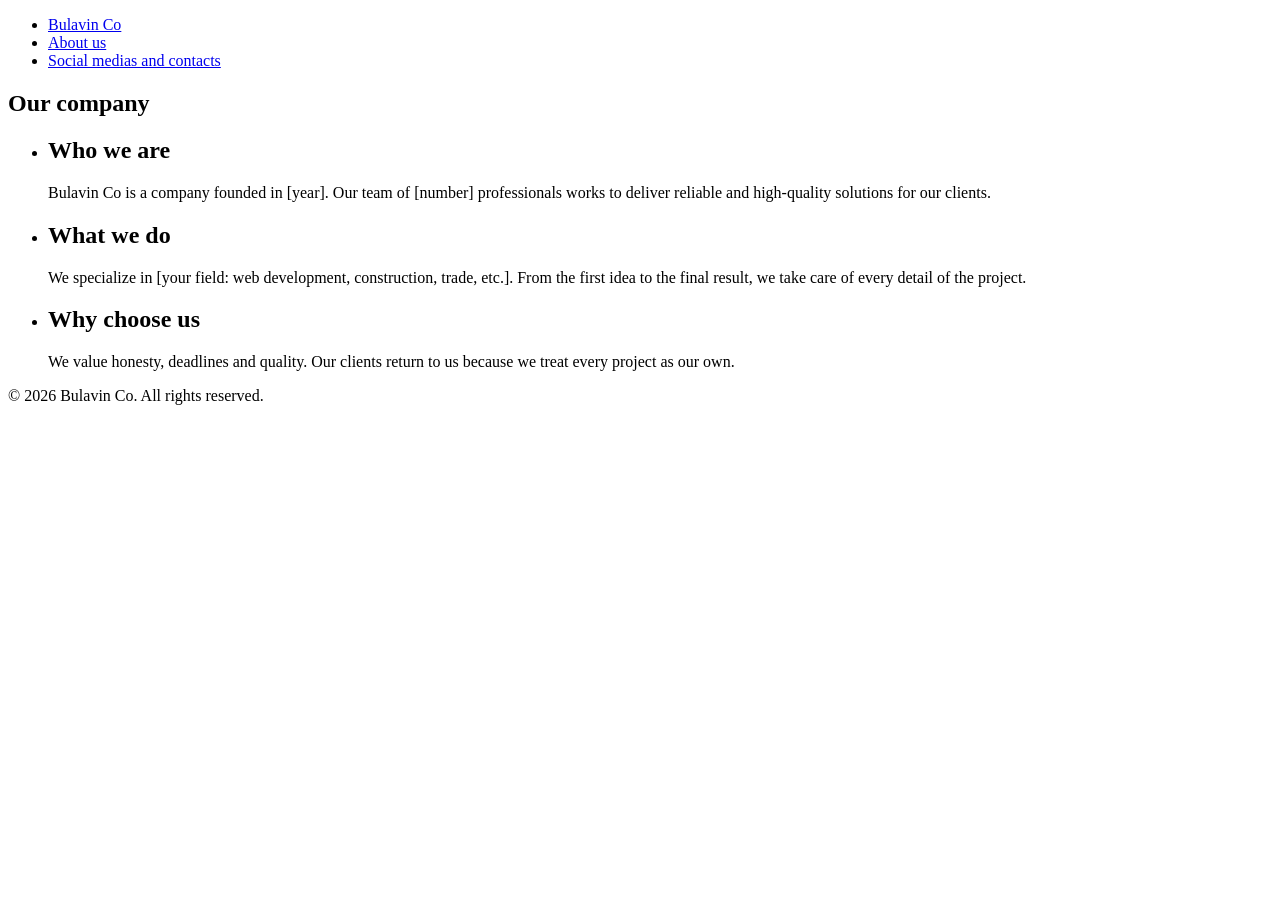
==== index.html @ 29e14a16 "м" ====
<!doctype html>
<html lang="en">
  <head>
    <meta charset="UTF-8" />
    <meta name="viewport" content="width=device-width, initial-scale=1.0" />
    <link rel="stylesheet" href="style.css" />
    <title>WEB</title>
  </head>
  <body>
    <header class="header">
      <section class="header-section">
        <nav class="header-nav">
          <ul class="header-ul">
            <li class="li-header"><a href="index.html">Bulavin Co</a></li>
            <li class="header-li"><a href="about.html"> About us</a></li>
            <li class="header-li">
              <a href="contacts.html">Social medias and contacts</a>
            </li>
          </ul>
        </nav>
      </section>
    </header>
    <main class="main">
      <section class="general">
        <div class="container">
          <h1 class="general-h1">Our company</h1>
          <ul class="general-ul">
            <li class="general-li">
              <h2 class="general-h2">Who we are</h2>
              <p class="general-p">
                Bulavin Co is a company founded in [year]. Our team of [number]
                professionals works to deliver reliable and high-quality
                solutions for our clients.
              </p>
            </li>
            <li class="general-li">
              <h2 class="general-h2">What we do</h2>
              <p class="general-p">
                We specialize in [your field: web development, construction,
                trade, etc.]. From the first idea to the final result, we take
                care of every detail of the project.
              </p>
            </li>
            <li class="general-li">
              <h2 class="general-h2">Why choose us</h2>
              <p class="general-p">
                We value honesty, deadlines and quality. Our clients return to
                us because we treat every project as our own.
              </p>
            </li>
          </ul>
        </div>
      </section>
    </main>
    <footer class="footer">
      <p class="footer-p">© 2026 Bulavin Co. All rights reserved.</p>
    </footer>
  </body>
</html>
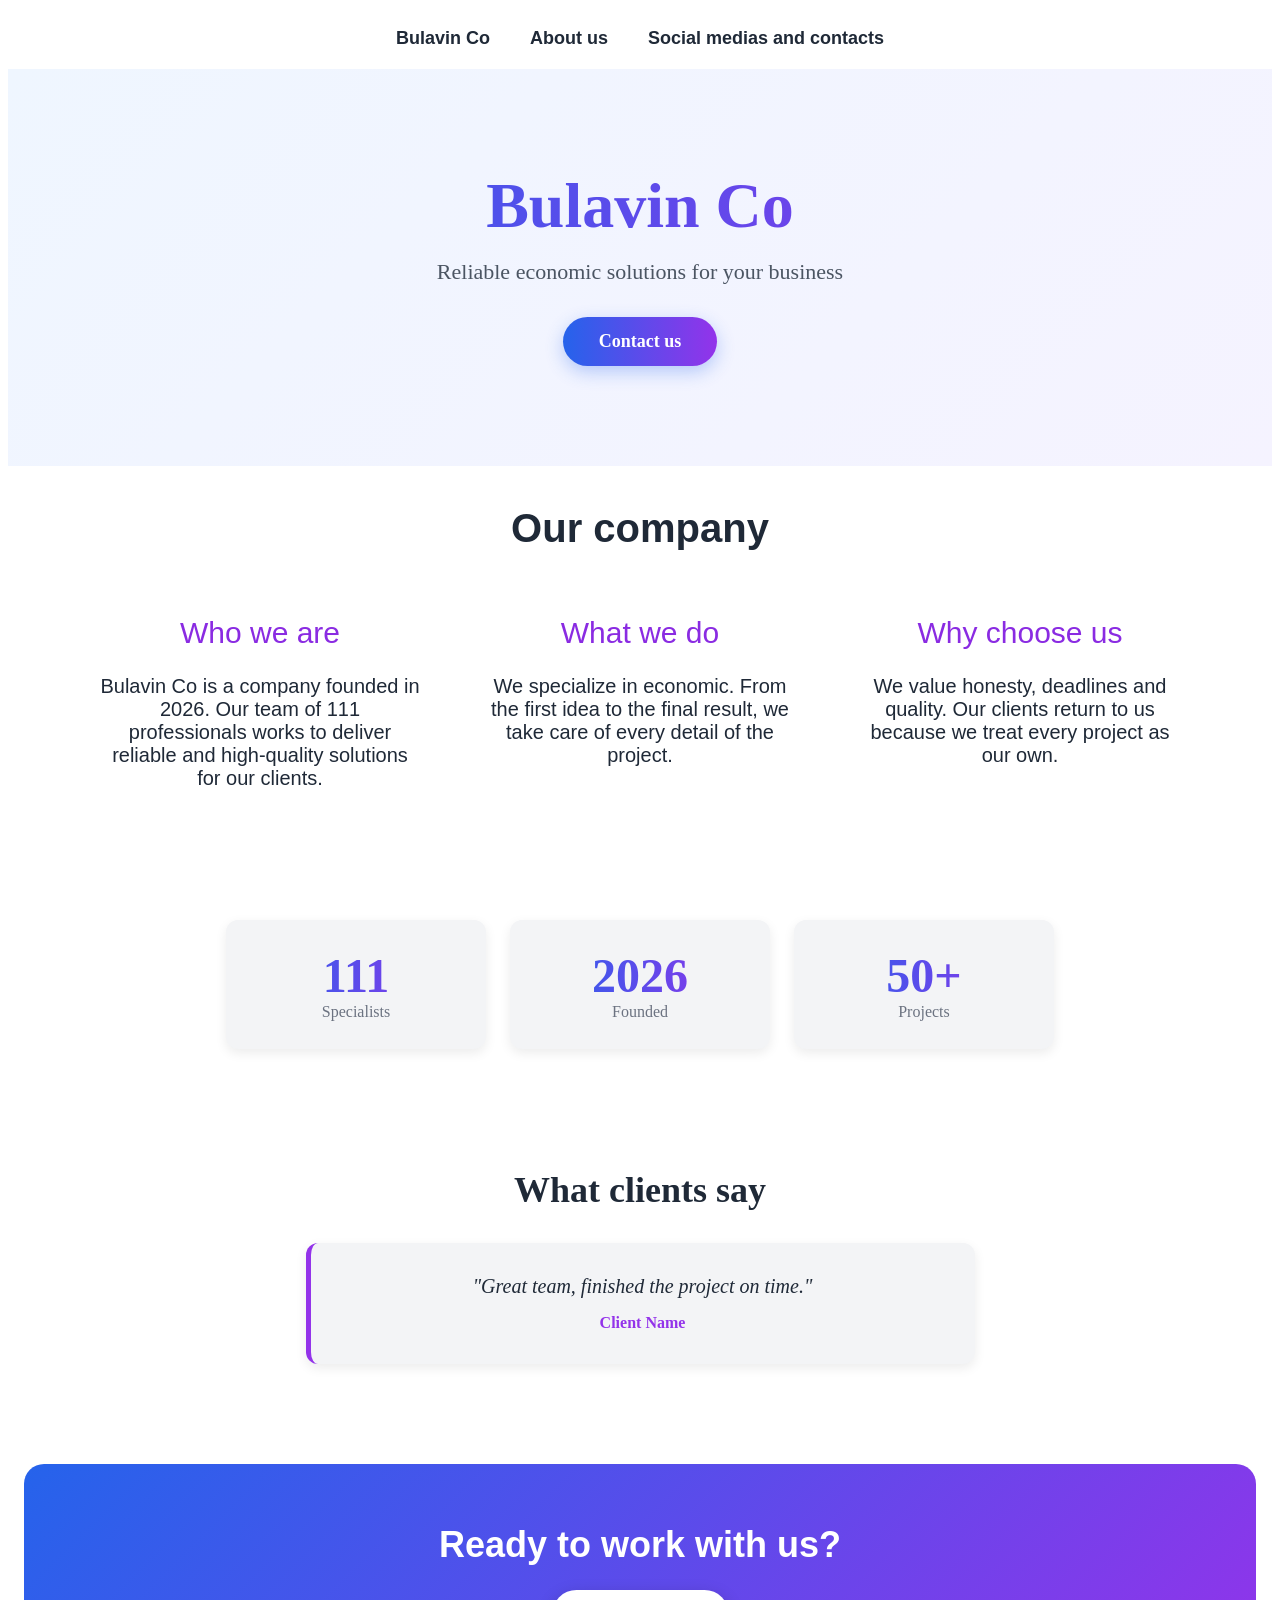
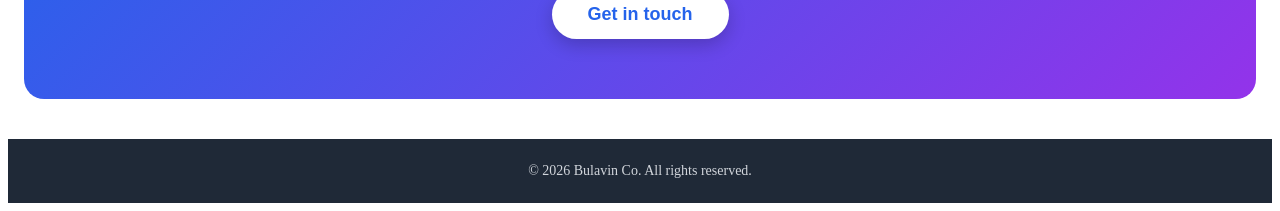
==== commit 60a99a5c: "jjo" ====
--- a/index.html
+++ b/index.html
@@ -11,45 +11,81 @@
       <section class="header-section">
         <nav class="header-nav">
           <ul class="header-ul">
-            <li class="li-header"><a href="index.html">Bulavin Co</a></li>
-            <li class="header-li"><a href="about.html"> About us</a></li>
             <li class="header-li">
-              <a href="contacts.html">Social medias and contacts</a>
+              <a class="header-a" href="index.html">Bulavin Co</a>
+            </li>
+            <li class="header-li">
+              <a class="header-a" href="about.html"> About us</a>
+            </li>
+            <li class="header-li">
+              <a class="header-a" href="contacts.html"
+                >Social medias and contacts</a
+              >
             </li>
           </ul>
         </nav>
       </section>
     </header>
     <main class="main">
+      <section class="hero">
+        <h1 class="hero-title">Bulavin Co</h1>
+        <p class="hero-text">Reliable economic solutions for your business</p>
+        <a href="contacts.html" class="hero-btn">Contact us</a>
+      </section>
       <section class="general">
-        <div class="container">
-          <h1 class="general-h1">Our company</h1>
-          <ul class="general-ul">
-            <li class="general-li">
-              <h2 class="general-h2">Who we are</h2>
-              <p class="general-p">
-                Bulavin Co is a company founded in [year]. Our team of [number]
-                professionals works to deliver reliable and high-quality
-                solutions for our clients.
-              </p>
-            </li>
-            <li class="general-li">
-              <h2 class="general-h2">What we do</h2>
-              <p class="general-p">
-                We specialize in [your field: web development, construction,
-                trade, etc.]. From the first idea to the final result, we take
-                care of every detail of the project.
-              </p>
-            </li>
-            <li class="general-li">
-              <h2 class="general-h2">Why choose us</h2>
-              <p class="general-p">
-                We value honesty, deadlines and quality. Our clients return to
-                us because we treat every project as our own.
-              </p>
-            </li>
-          </ul>
-        </div>
+        <h1 class="general-h1">Our company</h1>
+        <ul class="general-ul">
+          <li class="general-li">
+            <h2 class="general-h2">Who we are</h2>
+            <p class="general-p">
+              Bulavin Co is a company founded in 2026. Our team of 111
+              professionals works to deliver reliable and high-quality solutions
+              for our clients.
+            </p>
+          </li>
+          <li class="general-li">
+            <h2 class="general-h2">What we do</h2>
+            <p class="general-p">
+              We specialize in economic. From the first idea to the final
+              result, we take care of every detail of the project.
+            </p>
+          </li>
+          <li class="general-li">
+            <h2 class="general-h2">Why choose us</h2>
+            <p class="general-p">
+              We value honesty, deadlines and quality. Our clients return to us
+              because we treat every project as our own.
+            </p>
+          </li>
+        </ul>
+      </section>
+      <section class="stats">
+  <ul class="stats-ul">
+    <li class="stats-li">
+      <span class="stats-number">111</span>
+      <span class="stats-label">Specialists</span>
+    </li>
+    <li class="stats-li">
+      <span class="stats-number">2026</span>
+      <span class="stats-label">Founded</span>
+    </li>
+    <li class="stats-li">
+      <span class="stats-number">50+</span>
+      <span class="stats-label">Projects</span>
+    </li>
+  </ul>
+</section>
+      </section>
+      <section class="reviews">
+        <h2 class="reviews-h2">What clients say</h2>
+        <blockquote class="review">
+          <p>"Great team, finished the project on time."</p>
+          <cite>Client Name</cite>
+        </blockquote>
+      </section>
+      <section class="cta">
+        <h2>Ready to work with us?</h2>
+        <a href="contacts.html" class="hero-btn">Get in touch</a>
       </section>
     </main>
     <footer class="footer">
--- a/style.css
+++ b/style.css
@@ -0,0 +1,333 @@
+.general-h1 {
+  text-align: center;
+  font-family: "Arial", sans-serif;
+  font-size: 40px;
+  font-weight: 700;
+  color: #1f2937;
+  margin: 40px 0;
+}
+
+/* .general-ul {
+  text-align: center;
+  margin-top: 70px;
+  list-style: none;
+} */
+/* .general-h2 {
+  font-size: 30px;
+  font-weight: 400;
+  color: blueviolet;
+  font-family: "Arial", sans-serif;
+} */
+
+.general-h2 {
+  text-align: center;
+  opacity: 0;
+  transform: translateY(30px);
+  animation: fadeUp 0.8s ease forwards;
+  font-size: 30px;
+  font-weight: 400;
+  color: blueviolet;
+  font-family: "Arial", sans-serif;
+}
+
+.general-li:nth-child(1) .general-h2 {
+  animation-delay: 0.2s;
+}
+
+.general-li:nth-child(2) .general-h2 {
+  animation-delay: 0.5s;
+}
+
+.general-li:nth-child(3) .general-h2 {
+  animation-delay: 0.8s;
+}
+
+@keyframes fadeUp {
+  to {
+    opacity: 1;
+    transform: translateY(0);
+  }
+}
+
+.general-ul {
+  list-style: none;
+  margin: 0;
+  padding: 0;
+  display: flex;
+  justify-content: center;
+  gap: 60px;
+  margin-bottom: 50px;
+}
+
+.general-li {
+  flex: 1;
+  max-width: 320px;
+  text-align: center;
+}
+.general-p {
+  font-size: 20px;
+  font-family: "Arial", sans-serif;
+  font-weight: 400;
+  color: #1f2937;
+}
+.header-ul {
+  list-style: none;
+  margin: 0;
+  padding: 20px 0;
+  display: flex;
+  justify-content: center;
+  align-items: center;
+  gap: 40px;
+}
+
+.header-li a {
+  position: relative;
+  text-decoration: none;
+  color: #1f2937;
+  font-size: 18px;
+  font-weight: 600;
+  padding: 6px 0;
+  transition:
+    color 0.3s ease,
+    transform 0.3s ease;
+}
+.header-li a::after {
+  content: "";
+  position: absolute;
+  left: 50%;
+  bottom: 0;
+  width: 0;
+  height: 3px;
+  background: linear-gradient(90deg, #2563eb, #ec4899);
+  border-radius: 2px;
+  transform: translateX(-50%);
+  transition: width 0.4s ease;
+}
+
+.header-li a:hover {
+  color: #2563eb;
+  transform: translateY(-3px);
+}
+
+.header-li a:hover::after {
+  width: 100%;
+}
+
+@media (max-width: 600px) {
+  .header-ul {
+    flex-direction: column;
+    gap: 16px;
+  }
+}
+
+.header-a {
+  font-family: "Montserrat", sans-serif;
+}
+
+.hero {
+  text-align: center;
+  padding: 100px 16px;
+  background: linear-gradient(135deg, #eff6ff, #f5f3ff);
+}
+
+.hero-title {
+  margin: 0 0 16px;
+  font-size: 64px;
+  font-weight: 800;
+  background: linear-gradient(90deg, #2563eb, #9333ea, #ec4899, #2563eb);
+  background-size: 300% 100%;
+  -webkit-background-clip: text;
+  background-clip: text;
+  color: transparent;
+  animation: gradientMove 4s linear infinite;
+}
+
+.hero-text {
+  margin: 0 auto 32px;
+  max-width: 560px;
+  font-size: 22px;
+  color: #4b5563;
+}
+
+.hero-btn {
+  display: inline-block;
+  padding: 14px 36px;
+  font-size: 18px;
+  font-weight: 600;
+  text-decoration: none;
+  color: #fff;
+  background: linear-gradient(90deg, #2563eb, #9333ea);
+  border-radius: 999px;
+  box-shadow: 0 6px 18px rgba(37, 99, 235, 0.3);
+  transition:
+    transform 0.3s ease,
+    box-shadow 0.3s ease;
+}
+
+.hero-btn:hover {
+  transform: translateY(-4px);
+  box-shadow: 0 12px 26px rgba(147, 51, 234, 0.4);
+}
+
+@keyframes gradientMove {
+  to {
+    background-position: 300% 0;
+  }
+}
+
+/* ========== STATS ========== */
+.stats {
+  padding: 60px 16px;
+}
+
+.stats-ul {
+  list-style: none;
+  margin: 0;
+  padding: 0;
+  display: flex;
+  justify-content: center;
+  gap: 24px;
+}
+
+.stats-li {
+  flex: 1;
+  max-width: 220px;
+  padding: 28px 20px;
+  text-align: center;
+  background: #f3f4f6;
+  border-radius: 12px;
+  box-shadow: 0 4px 12px rgba(0, 0, 0, 0.08);
+  transition:
+    transform 0.3s ease,
+    box-shadow 0.3s ease;
+}
+
+.stats-li:hover {
+  transform: translateY(-6px);
+  box-shadow: 0 10px 24px rgba(37, 99, 235, 0.2);
+}
+
+.stats-number {
+  display: block;
+  font-size: 48px;
+  font-weight: 800;
+  background: linear-gradient(90deg, #2563eb, #9333ea);
+  -webkit-background-clip: text;
+  background-clip: text;
+  color: transparent;
+}
+
+.stats-label {
+  font-size: 16px;
+  color: #6b7280;
+}
+
+/* ========== REVIEWS ========== */
+.reviews {
+  padding: 60px 16px;
+  text-align: center;
+}
+
+.reviews-h2 {
+  margin: 0 0 32px;
+  font-size: 36px;
+  font-weight: 700;
+  color: #1f2937;
+}
+
+.review {
+  max-width: 600px;
+  margin: 0 auto;
+  padding: 32px;
+  background: #f3f4f6;
+  border-left: 5px solid #9333ea;
+  border-radius: 12px;
+  box-shadow: 0 4px 12px rgba(0, 0, 0, 0.08);
+}
+
+.review p {
+  margin: 0 0 16px;
+  font-size: 20px;
+  font-style: italic;
+  color: #1f2937;
+}
+
+.review cite {
+  font-size: 16px;
+  font-weight: 600;
+  font-style: normal;
+  color: #9333ea;
+}
+
+/* ========== CTA ========== */
+.cta {
+  margin: 40px 16px;
+  padding: 60px 16px;
+  text-align: center;
+  background: linear-gradient(135deg, #2563eb, #9333ea);
+  border-radius: 20px;
+}
+
+.cta h2 {
+  margin: 0 0 24px;
+  font-size: 36px;
+  font-weight: 700;
+  color: #fff;
+}
+
+.cta .hero-btn {
+  background: #fff;
+  color: #2563eb;
+  box-shadow: 0 6px 18px rgba(0, 0, 0, 0.2);
+}
+
+/* ========== FOOTER ========== */
+.footer {
+  padding: 24px 16px;
+  text-align: center;
+  background: #1f2937;
+}
+
+.footer-p {
+  margin: 0;
+  font-size: 14px;
+  color: #d1d5db;
+}
+
+/* ========== MOBILE ========== */
+@media (max-width: 768px) {
+  .hero {
+    padding: 60px 16px;
+  }
+
+  .hero-title {
+    font-size: 40px;
+  }
+
+  .hero-text {
+    font-size: 18px;
+  }
+
+  .stats-ul {
+    flex-direction: column;
+    align-items: center;
+  }
+
+  .stats-li {
+    width: 100%;
+  }
+
+  .cta h2,
+  .reviews-h2 {
+    font-size: 28px;
+  }
+}
+.hero {
+  font-family: Georgia, "Times New Roman", Times, serif;
+}
+.reviews {
+  font-family: Georgia, "Times New Roman", Times, serif;
+}
+.cta {
+  font-family: "Montserrat", sans-serif;
+}
